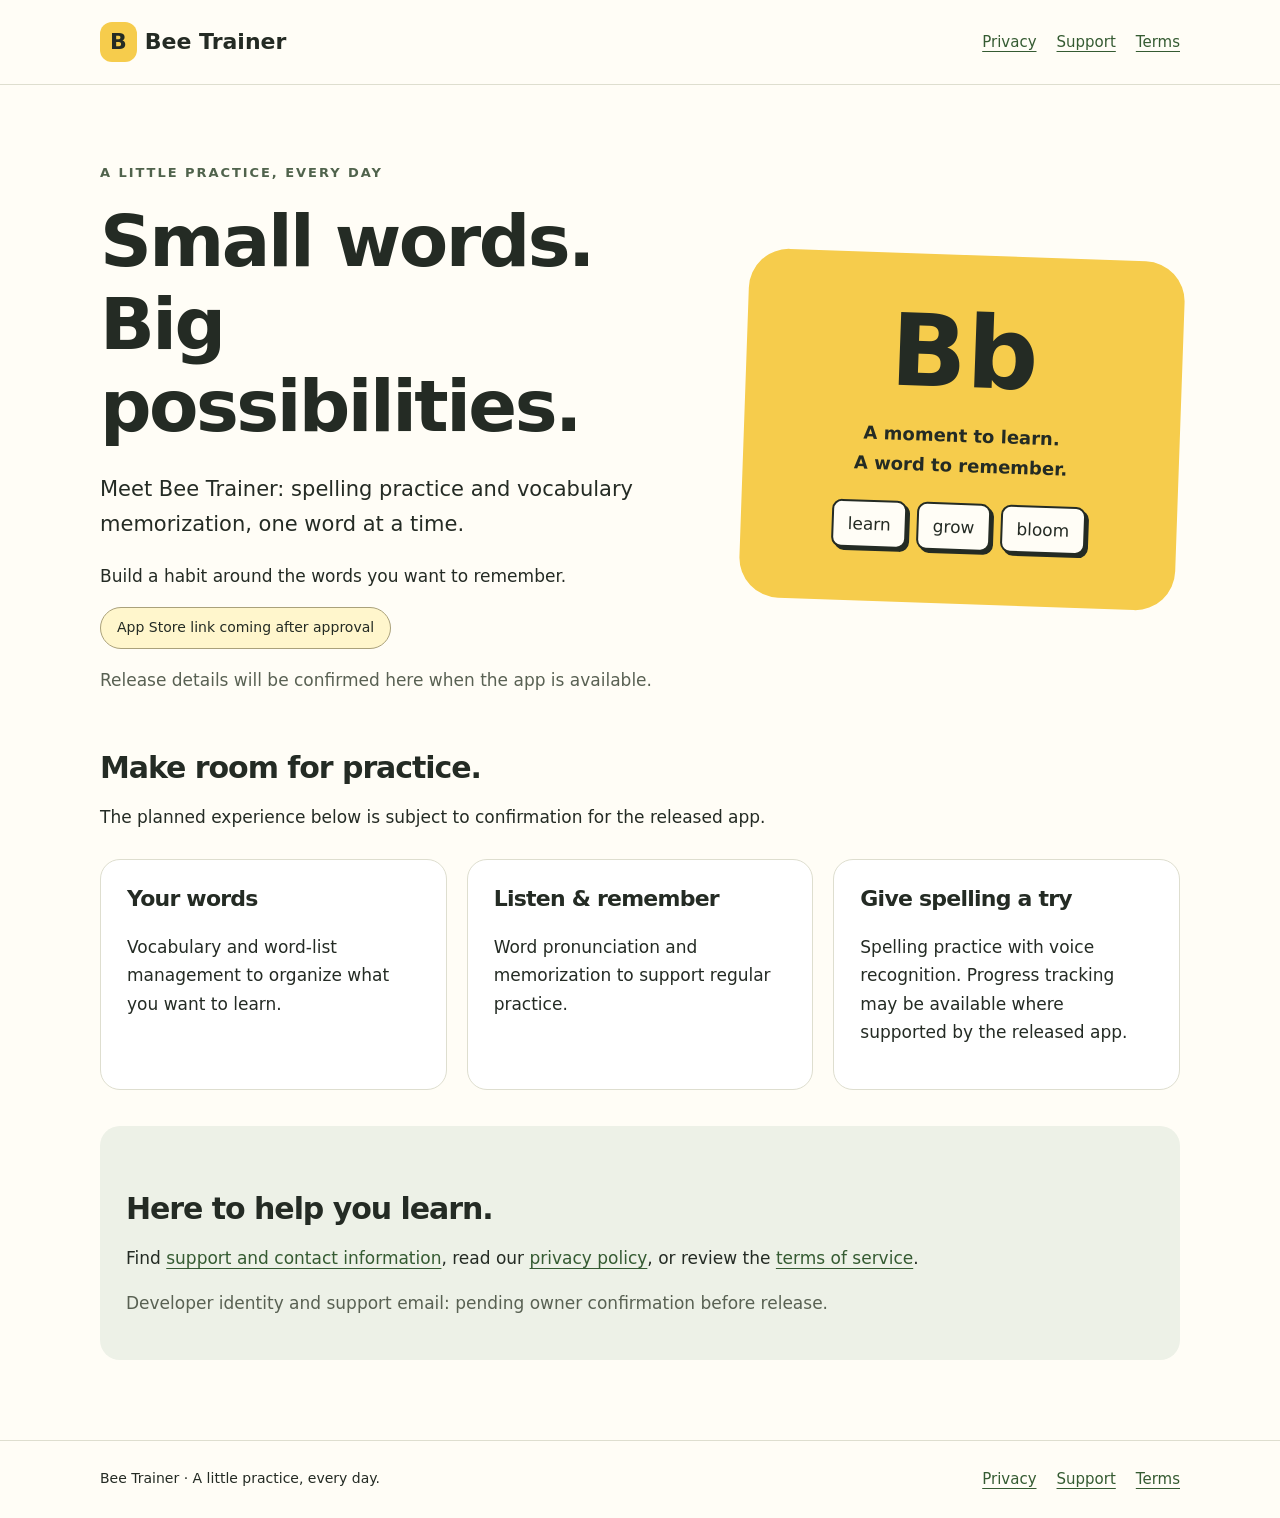
==== index.html @ 7da021f3 "Add Bee Trainer static website and version configuration" ====
<!doctype html>
<html lang="en"><head><meta charset="utf-8"><meta name="viewport" content="width=device-width, initial-scale=1"><meta name="description" content="Meet Bee Trainer, an app for spelling practice and vocabulary memorization."><meta name="theme-color" content="#f6cc4c"><title>Spelling practice, one word at a time | Bee Trainer</title><link rel="stylesheet" href="./assets/css/style.css"></head>
<body><a class="skip" href="#main">Skip to content</a><header><div class="wrap"><a class="brand" href="./"><span aria-hidden="true">B</span>Bee Trainer</a><nav aria-label="Main navigation"><a href="./privacy/">Privacy</a><a href="./support/">Support</a><a href="./terms/">Terms</a></nav></div></header><main id="main" class="wrap"><section class="hero"><div><p class="eyebrow">A little practice, every day</p><h1>Small words.<br>Big possibilities.</h1><p class="lead">Meet Bee Trainer: spelling practice and vocabulary memorization, one word at a time.</p><p>Build a habit around the words you want to remember.</p><span class="badge">App Store link coming after approval</span><p class="muted">Release details will be confirmed here when the app is available.</p></div><div class="art" aria-hidden="true"><div class="letter">Bb</div><p>A moment to learn.<br>A word to remember.</p><span class="word">learn</span><span class="word">grow</span><span class="word">bloom</span></div></section><section aria-labelledby="practice"><h2 id="practice">Make room for practice.</h2><p>The planned experience below is subject to confirmation for the released app.</p><div class="grid"><article class="card"><h3>Your words</h3><p>Vocabulary and word-list management to organize what you want to learn.</p></article><article class="card"><h3>Listen &amp; remember</h3><p>Word pronunciation and memorization to support regular practice.</p></article><article class="card"><h3>Give spelling a try</h3><p>Spelling practice with voice recognition. Progress tracking may be available where supported by the released app.</p></article></div></section><section class="contact"><h2>Here to help you learn.</h2><p>Find <a href="support/">support and contact information</a>, read our <a href="privacy/">privacy policy</a>, or review the <a href="terms/">terms of service</a>.</p><p class="muted">Developer identity and support email: pending owner confirmation before release.</p></section></main><footer><div class="wrap"><span>Bee Trainer · A little practice, every day.</span><nav aria-label="Footer navigation"><a href="./privacy/">Privacy</a><a href="./support/">Support</a><a href="./terms/">Terms</a></nav></div></footer></body></html>
---- assets/css/style.css ----
*{box-sizing:border-box}html{color-scheme:light;scroll-behavior:smooth}body{margin:0;background:#fffdf6;color:#242b24;font:17px/1.65 system-ui,-apple-system,BlinkMacSystemFont,"Segoe UI",sans-serif}a{color:#355b32;text-underline-offset:4px}a:hover{color:#172c16}a:focus-visible,summary:focus-visible{outline:3px solid #765900;outline-offset:5px}.wrap{width:min(1080px,calc(100% - 40px));margin:auto}.skip{position:absolute;left:12px;top:-100px;background:white;padding:12px;z-index:10}.skip:focus{top:12px}header{border-bottom:1px solid #dedecf}header .wrap{display:flex;align-items:center;justify-content:space-between;gap:20px;padding:22px 0}.brand{font-size:22px;font-weight:800;text-decoration:none;color:#242b24}.brand span{display:inline-block;background:#f6cc4c;border-radius:12px;padding:2px 10px;margin-right:8px}nav{display:flex;flex-wrap:wrap;gap:20px}nav a{font-size:15px}main{padding:64px 0 80px}h1,h2,h3{line-height:1.15;letter-spacing:-.035em}h1{font-size:clamp(38px,6vw,72px);margin:16px 0 24px}h2{font-size:30px;margin:40px 0 18px}h3{font-size:22px}.eyebrow{font-size:13px;letter-spacing:.15em;text-transform:uppercase;font-weight:750;color:#50634c}.hero{display:grid;grid-template-columns:1.35fr 1fr;align-items:center;gap:56px}.lead{font-size:21px;max-width:600px}.badge{display:inline-block;border:1px solid #aaa17a;border-radius:999px;padding:8px 16px;font-size:14px;background:#fff6cc}.art{background:#f6cc4c;border-radius:40px;padding:48px 24px;text-align:center;transform:rotate(2deg)}.art .letter{font-size:100px;line-height:1;font-weight:850}.art p{font-size:18px;font-weight:650}.word{display:inline-block;background:#fffdf6;border:2px solid #242b24;border-radius:10px;padding:8px 14px;margin:5px;box-shadow:3px 3px 0 #242b24}.grid{display:grid;grid-template-columns:repeat(3,1fr);gap:20px;margin-top:28px}.card{background:#fff;border:1px solid #dedecf;border-radius:20px;padding:26px}.card h3{margin-top:0}.notice{background:#fff3c5;border-left:4px solid #8a6900;padding:16px 20px;margin:24px 0;border-radius:0 10px 10px 0}.document{max-width:760px}.document h1{font-size:clamp(36px,5vw,52px)}.document li{margin:8px 0}.muted{color:#596153}.contact{background:#edf1e7;border-radius:20px;padding:26px;margin-top:36px}code{font-size:.9em;overflow-wrap:anywhere}details{border-bottom:1px solid #dedecf;padding:18px 0}summary{cursor:pointer;font-weight:650}footer{border-top:1px solid #dedecf;padding:26px 0;font-size:14px}footer .wrap{display:flex;justify-content:space-between;gap:20px;flex-wrap:wrap}@media(max-width:700px){header .wrap{align-items:flex-start;flex-direction:column;gap:12px}nav{gap:16px}main{padding-top:36px}.hero{grid-template-columns:1fr;gap:28px}.art{padding:28px;transform:none}.art .letter{font-size:70px}.grid{grid-template-columns:1fr}.lead{font-size:19px}.wrap{width:calc(100% - 32px)}}@media(prefers-reduced-motion:reduce){html{scroll-behavior:auto}}
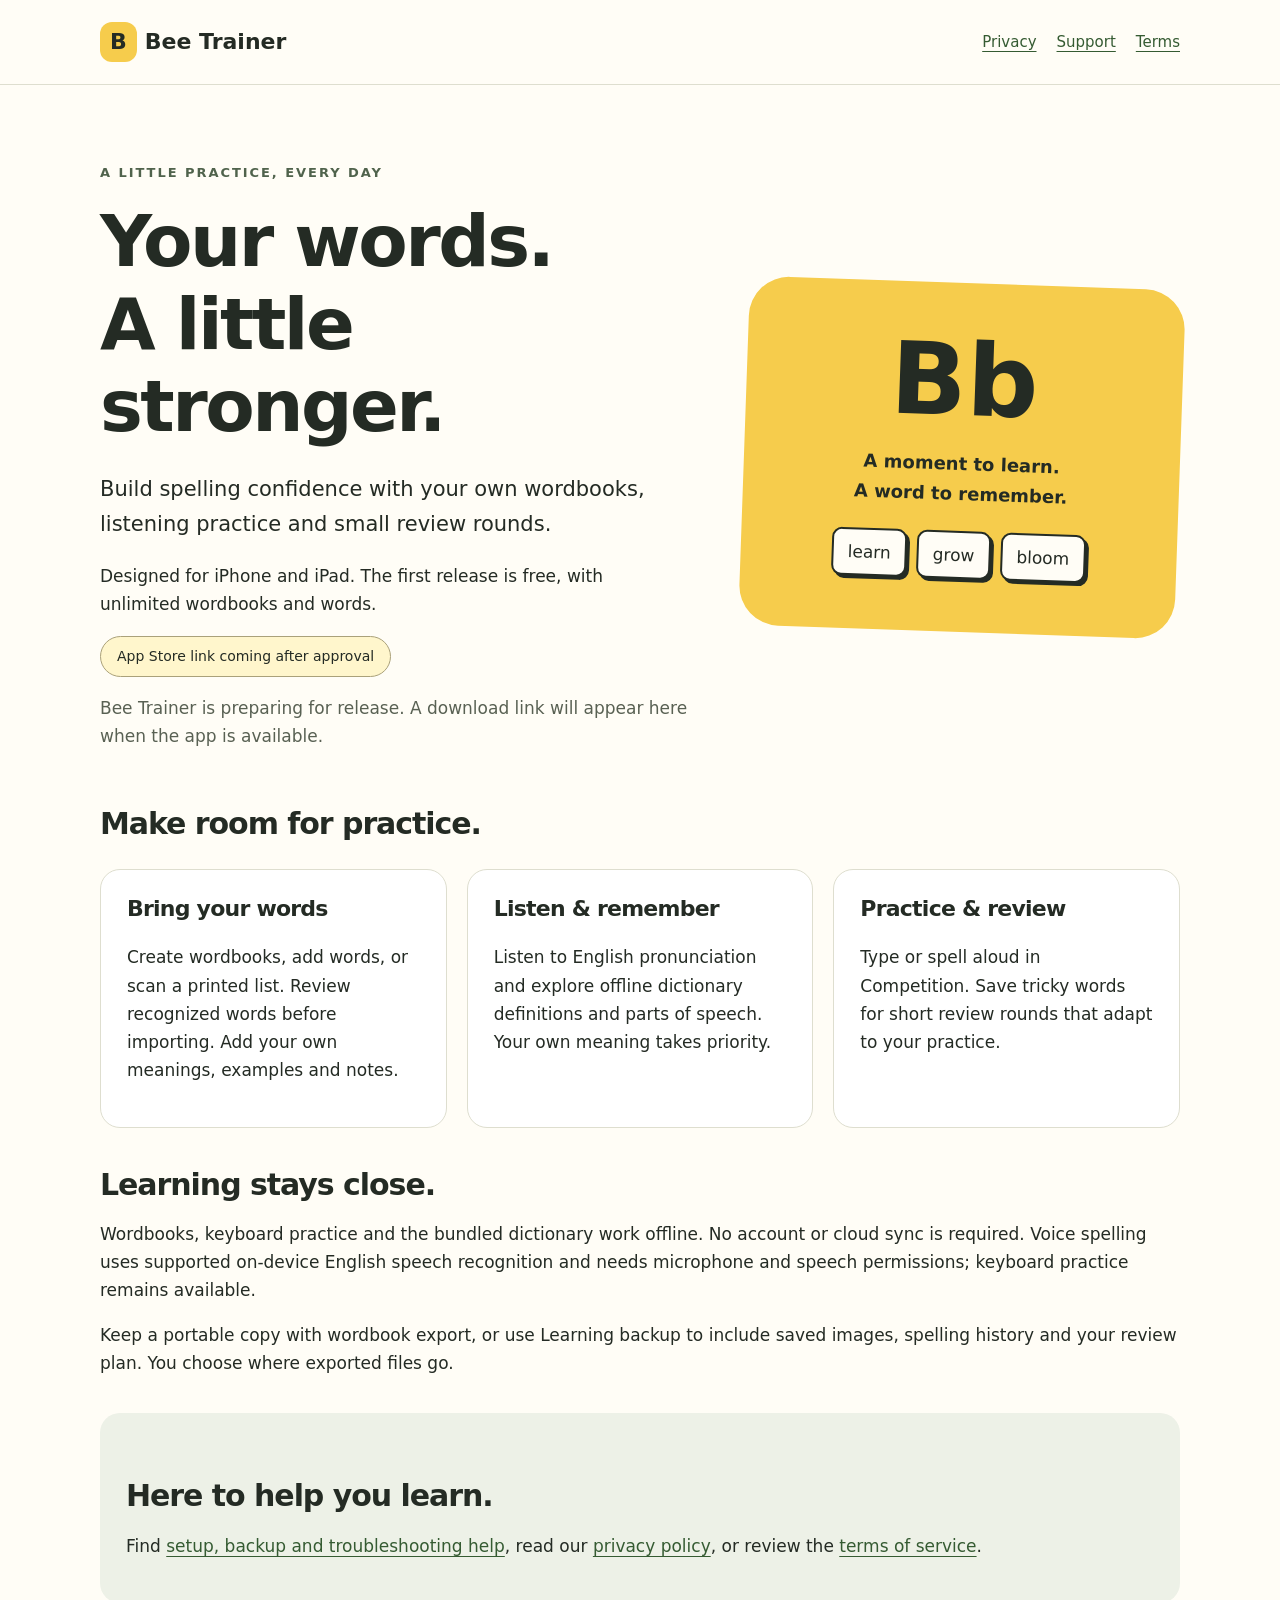
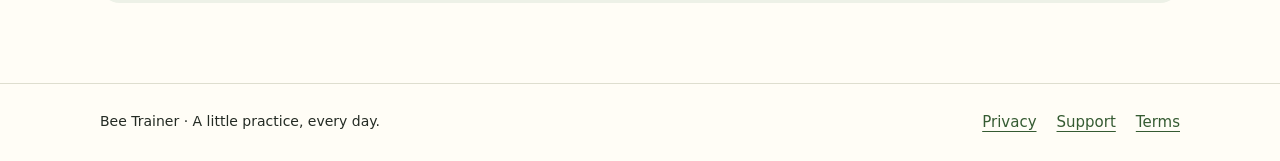
==== commit d6042513: "Align index.html with the free local-first iOS release" ====
--- a/index.html
+++ b/index.html
@@ -1,3 +1,8 @@
 <!doctype html>
 <html lang="en"><head><meta charset="utf-8"><meta name="viewport" content="width=device-width, initial-scale=1"><meta name="description" content="Meet Bee Trainer, an app for spelling practice and vocabulary memorization."><meta name="theme-color" content="#f6cc4c"><title>Spelling practice, one word at a time | Bee Trainer</title><link rel="stylesheet" href="./assets/css/style.css"></head>
-<body><a class="skip" href="#main">Skip to content</a><header><div class="wrap"><a class="brand" href="./"><span aria-hidden="true">B</span>Bee Trainer</a><nav aria-label="Main navigation"><a href="./privacy/">Privacy</a><a href="./support/">Support</a><a href="./terms/">Terms</a></nav></div></header><main id="main" class="wrap"><section class="hero"><div><p class="eyebrow">A little practice, every day</p><h1>Small words.<br>Big possibilities.</h1><p class="lead">Meet Bee Trainer: spelling practice and vocabulary memorization, one word at a time.</p><p>Build a habit around the words you want to remember.</p><span class="badge">App Store link coming after approval</span><p class="muted">Release details will be confirmed here when the app is available.</p></div><div class="art" aria-hidden="true"><div class="letter">Bb</div><p>A moment to learn.<br>A word to remember.</p><span class="word">learn</span><span class="word">grow</span><span class="word">bloom</span></div></section><section aria-labelledby="practice"><h2 id="practice">Make room for practice.</h2><p>The planned experience below is subject to confirmation for the released app.</p><div class="grid"><article class="card"><h3>Your words</h3><p>Vocabulary and word-list management to organize what you want to learn.</p></article><article class="card"><h3>Listen &amp; remember</h3><p>Word pronunciation and memorization to support regular practice.</p></article><article class="card"><h3>Give spelling a try</h3><p>Spelling practice with voice recognition. Progress tracking may be available where supported by the released app.</p></article></div></section><section class="contact"><h2>Here to help you learn.</h2><p>Find <a href="support/">support and contact information</a>, read our <a href="privacy/">privacy policy</a>, or review the <a href="terms/">terms of service</a>.</p><p class="muted">Developer identity and support email: pending owner confirmation before release.</p></section></main><footer><div class="wrap"><span>Bee Trainer · A little practice, every day.</span><nav aria-label="Footer navigation"><a href="./privacy/">Privacy</a><a href="./support/">Support</a><a href="./terms/">Terms</a></nav></div></footer></body></html>+<body><a class="skip" href="#main">Skip to content</a><header><div class="wrap"><a class="brand" href="./"><span aria-hidden="true">B</span>Bee Trainer</a><nav aria-label="Main navigation"><a href="./privacy/">Privacy</a><a href="./support/">Support</a><a href="./terms/">Terms</a></nav></div></header><main id="main" class="wrap">
+<section class="hero"><div><p class="eyebrow">A little practice, every day</p><h1>Your words.<br>A little stronger.</h1><p class="lead">Build spelling confidence with your own wordbooks, listening practice and small review rounds.</p><p>Designed for iPhone and iPad. The first release is free, with unlimited wordbooks and words.</p><span class="badge">App Store link coming after approval</span><p class="muted">Bee Trainer is preparing for release. A download link will appear here when the app is available.</p></div><div class="art" aria-hidden="true"><div class="letter">Bb</div><p>A moment to learn.<br>A word to remember.</p><span class="word">learn</span><span class="word">grow</span><span class="word">bloom</span></div></section>
+<section aria-labelledby="practice"><h2 id="practice">Make room for practice.</h2><div class="grid"><article class="card"><h3>Bring your words</h3><p>Create wordbooks, add words, or scan a printed list. Review recognized words before importing. Add your own meanings, examples and notes.</p></article><article class="card"><h3>Listen &amp; remember</h3><p>Listen to English pronunciation and explore offline dictionary definitions and parts of speech. Your own meaning takes priority.</p></article><article class="card"><h3>Practice &amp; review</h3><p>Type or spell aloud in Competition. Save tricky words for short review rounds that adapt to your practice.</p></article></div></section>
+<section aria-labelledby="local"><h2 id="local">Learning stays close.</h2><p>Wordbooks, keyboard practice and the bundled dictionary work offline. No account or cloud sync is required. Voice spelling uses supported on-device English speech recognition and needs microphone and speech permissions; keyboard practice remains available.</p><p>Keep a portable copy with wordbook export, or use Learning backup to include saved images, spelling history and your review plan. You choose where exported files go.</p></section>
+<section class="contact"><h2>Here to help you learn.</h2><p>Find <a href="support/">setup, backup and troubleshooting help</a>, read our <a href="privacy/">privacy policy</a>, or review the <a href="terms/">terms of service</a>.</p></section>
+</main><footer><div class="wrap"><span>Bee Trainer · A little practice, every day.</span><nav aria-label="Footer navigation"><a href="./privacy/">Privacy</a><a href="./support/">Support</a><a href="./terms/">Terms</a></nav></div></footer></body></html>
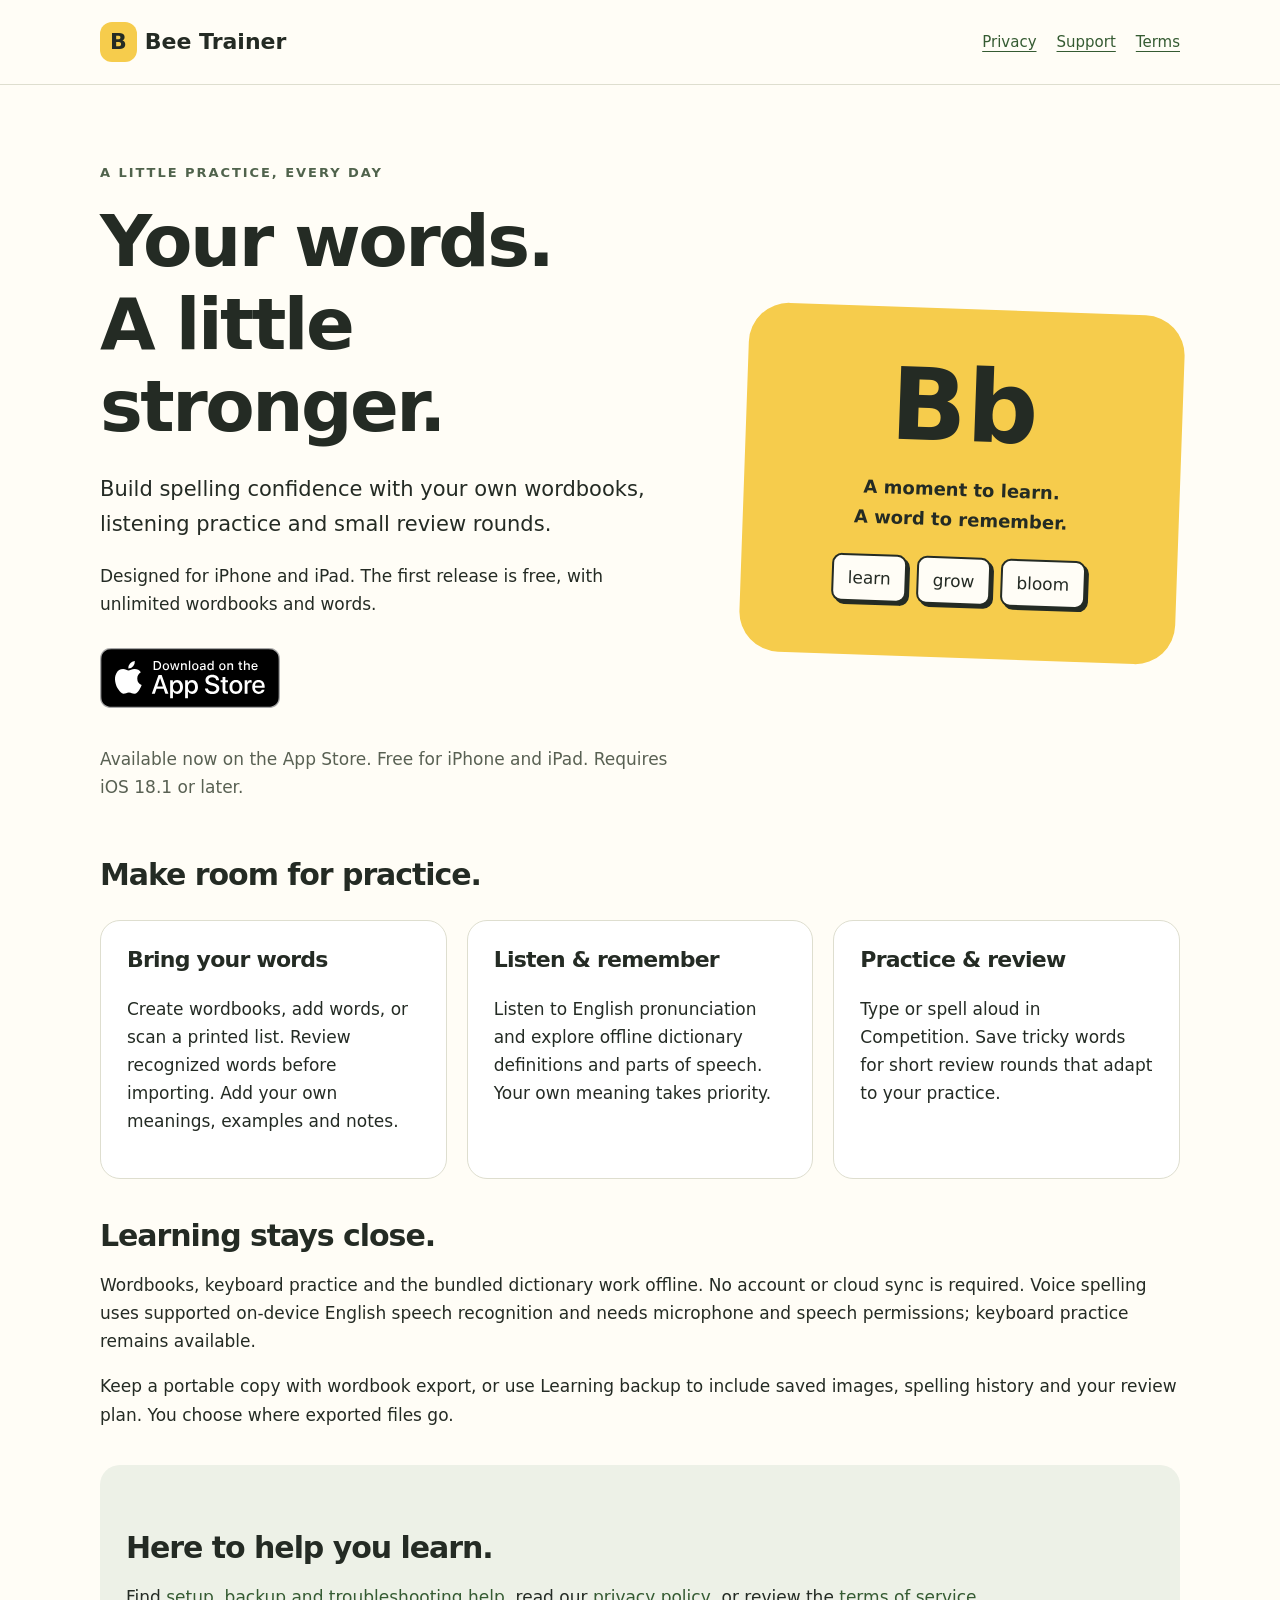
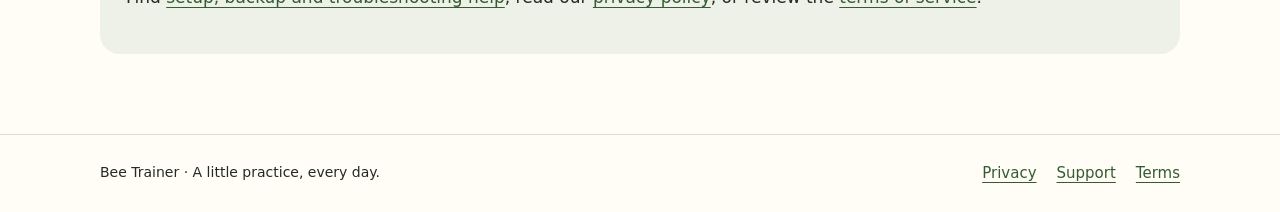
==== commit 954b49ca: "Link landing page to released Bee Trainer on the App Store" ====
--- a/index.html
+++ b/index.html
@@ -1,7 +1,7 @@
 <!doctype html>
-<html lang="en"><head><meta charset="utf-8"><meta name="viewport" content="width=device-width, initial-scale=1"><meta name="description" content="Meet Bee Trainer, an app for spelling practice and vocabulary memorization."><meta name="theme-color" content="#f6cc4c"><title>Spelling practice, one word at a time | Bee Trainer</title><link rel="stylesheet" href="./assets/css/style.css"></head>
+<html lang="en"><head><meta charset="utf-8"><meta name="viewport" content="width=device-width, initial-scale=1"><meta name="description" content="Meet Bee Trainer, an app for spelling practice and vocabulary memorization."><meta name="apple-itunes-app" content="app-id=6831486088"><meta name="theme-color" content="#f6cc4c"><title>Spelling practice, one word at a time | Bee Trainer</title><link rel="stylesheet" href="./assets/css/style.css"></head>
 <body><a class="skip" href="#main">Skip to content</a><header><div class="wrap"><a class="brand" href="./"><span aria-hidden="true">B</span>Bee Trainer</a><nav aria-label="Main navigation"><a href="./privacy/">Privacy</a><a href="./support/">Support</a><a href="./terms/">Terms</a></nav></div></header><main id="main" class="wrap">
-<section class="hero"><div><p class="eyebrow">A little practice, every day</p><h1>Your words.<br>A little stronger.</h1><p class="lead">Build spelling confidence with your own wordbooks, listening practice and small review rounds.</p><p>Designed for iPhone and iPad. The first release is free, with unlimited wordbooks and words.</p><span class="badge">App Store link coming after approval</span><p class="muted">Bee Trainer is preparing for release. A download link will appear here when the app is available.</p></div><div class="art" aria-hidden="true"><div class="letter">Bb</div><p>A moment to learn.<br>A word to remember.</p><span class="word">learn</span><span class="word">grow</span><span class="word">bloom</span></div></section>
+<section class="hero"><div><p class="eyebrow">A little practice, every day</p><h1>Your words.<br>A little stronger.</h1><p class="lead">Build spelling confidence with your own wordbooks, listening practice and small review rounds.</p><p>Designed for iPhone and iPad. The first release is free, with unlimited wordbooks and words.</p><p><a href="https://apps.apple.com/app/id6831486088" aria-label="Download Bee Trainer on the App Store" style="display:inline-block;padding:12px 0;line-height:0"><img src="./assets/images/app-store-badge.svg" alt="Download on the App Store" width="180" height="60" style="display:block;width:180px;height:auto"></a></p><p class="muted">Available now on the App Store. Free for iPhone and iPad. Requires iOS 18.1 or later.</p></div><div class="art" aria-hidden="true"><div class="letter">Bb</div><p>A moment to learn.<br>A word to remember.</p><span class="word">learn</span><span class="word">grow</span><span class="word">bloom</span></div></section>
 <section aria-labelledby="practice"><h2 id="practice">Make room for practice.</h2><div class="grid"><article class="card"><h3>Bring your words</h3><p>Create wordbooks, add words, or scan a printed list. Review recognized words before importing. Add your own meanings, examples and notes.</p></article><article class="card"><h3>Listen &amp; remember</h3><p>Listen to English pronunciation and explore offline dictionary definitions and parts of speech. Your own meaning takes priority.</p></article><article class="card"><h3>Practice &amp; review</h3><p>Type or spell aloud in Competition. Save tricky words for short review rounds that adapt to your practice.</p></article></div></section>
 <section aria-labelledby="local"><h2 id="local">Learning stays close.</h2><p>Wordbooks, keyboard practice and the bundled dictionary work offline. No account or cloud sync is required. Voice spelling uses supported on-device English speech recognition and needs microphone and speech permissions; keyboard practice remains available.</p><p>Keep a portable copy with wordbook export, or use Learning backup to include saved images, spelling history and your review plan. You choose where exported files go.</p></section>
 <section class="contact"><h2>Here to help you learn.</h2><p>Find <a href="support/">setup, backup and troubleshooting help</a>, read our <a href="privacy/">privacy policy</a>, or review the <a href="terms/">terms of service</a>.</p></section>
